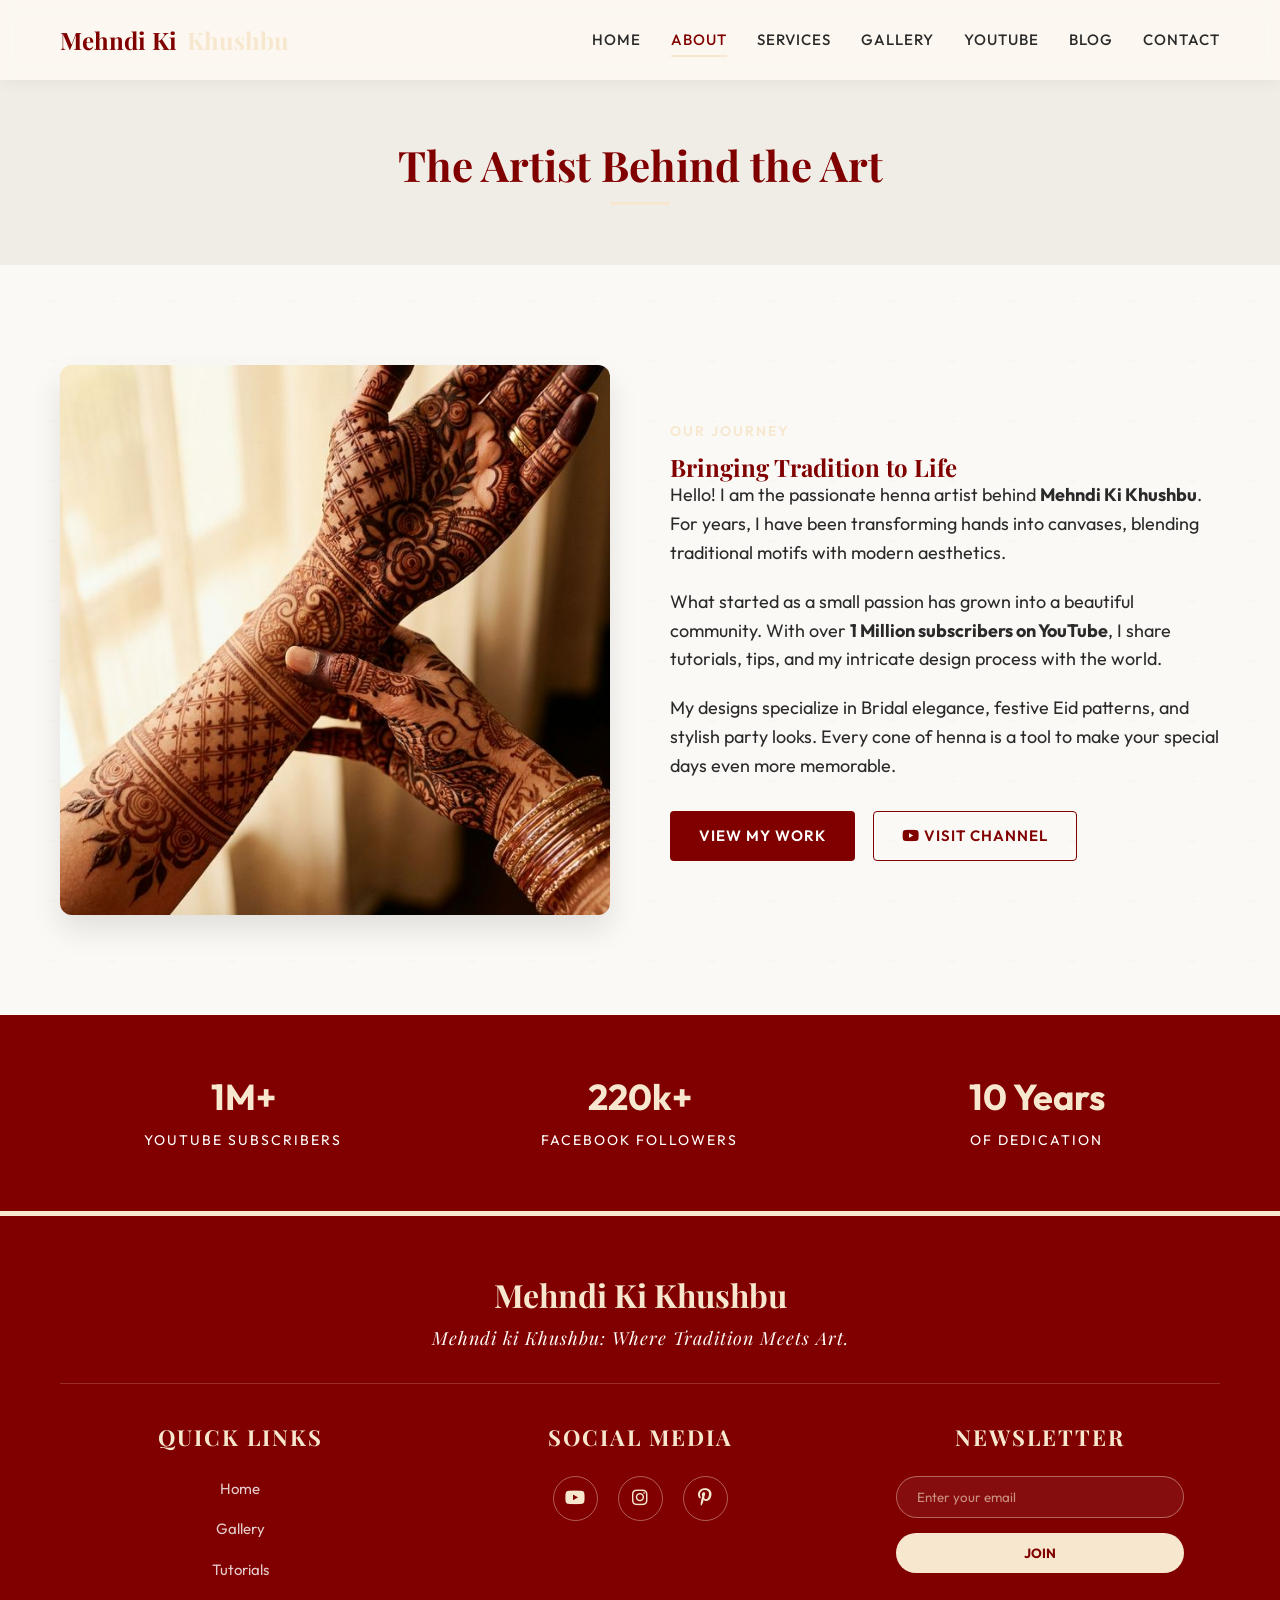
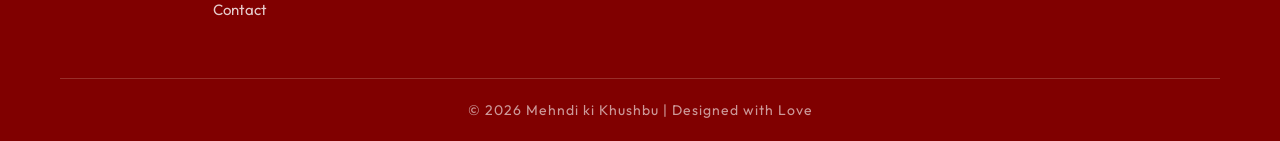
==== about.html @ a10ed9af "Updated UI and Gallery" ====
<!DOCTYPE html>
<html lang="en">

<head>
    <meta charset="UTF-8">
    <meta name="viewport" content="width=device-width, initial-scale=1.0">
    <title>About - Mehndi Ki Khushbu</title>
    <link rel="stylesheet" href="https://cdnjs.cloudflare.com/ajax/libs/font-awesome/6.4.0/css/all.min.css">
    <link rel="stylesheet" href="css/styles.css">
    <style>
        .inner-page-header {
            padding-top: calc(var(--header-height) + 60px);
            padding-bottom: 60px;
            background-color: var(--color-bg-alt);
            text-align: center;
        }

        .about-content {
            display: grid;
            grid-template-columns: 1fr 1fr;
            gap: 60px;
            align-items: center;
        }

        .about-text p {
            margin-bottom: 20px;
            font-size: 18px;
        }

        .about-image img {
            border-radius: 12px;
            box-shadow: 0 15px 30px rgba(0, 0, 0, 0.1);
        }

        @media (max-width: 768px) {
            .about-content {
                grid-template-columns: 1fr;
            }
        }
    </style>
</head>

<body>

    <header>
        <div class="container nav-container">
            <a href="index.html" class="logo">
                Mehndi Ki <span>Khushbu</span>
            </a>

            <button class="mobile-menu-btn">
                <i class="fas fa-bars"></i>
            </button>

            <nav class="nav-links">
                <a href="index.html">Home</a>
                <a href="about.html" class="active">About</a>
                <a href="services.html">Services</a>
                <a href="gallery.html">Gallery</a>
                <a href="videos.html">YouTube</a>
                <a href="blog.html">Blog</a>
                <a href="contact.html">Contact</a>
            </nav>
        </div>
    </header>

    <main>

        <section class="inner-page-header">
            <div class="container">
                <h1 class="section-title">The Artist Behind the Art</h1>
            </div>
        </section>

        <section class="section">
            <div class="container about-content">
                <div class="about-image">
                    <img src="images/bridal_mehndi_1772016141203.png"
                        alt="Mehndi Artist working on beautiful bridal henna">
                </div>
                <div class="about-text">
                    <span class="section-subtitle">Our Journey</span>
                    <h2>Bringing Tradition to Life</h2>
                    <p>Hello! I am the passionate henna artist behind <strong>Mehndi Ki Khushbu</strong>. For years, I
                        have
                        been transforming hands into canvases, blending traditional motifs with modern aesthetics.</p>
                    <p>What started as a small passion has grown into a beautiful community. With over <strong>1 Million
                            subscribers on YouTube</strong>, I share tutorials, tips, and my intricate design process
                        with
                        the world.</p>
                    <p>My designs specialize in Bridal elegance, festive Eid patterns, and stylish party looks. Every
                        cone
                        of henna is a tool to make your special days even more memorable.</p>
                    <div style="margin-top: 30px;">
                        <a href="gallery.html" class="btn btn-primary" style="margin-right: 15px;">View My Work</a>
                        <a href="https://www.youtube.com/@MehndiKiKhushbu" target="_blank" class="btn btn-outline"><i
                                class="fab fa-youtube"></i> Visit Channel</a>
                    </div>
                </div>
            </div>
        </section>

        <!-- Stats Banner -->
        <section class="stats-section">
            <div class="container">
                <div class="stats-grid">
                    <div class="stat-item">
                        <h3>1M+</h3>
                        <p>YouTube Subscribers</p>
                    </div>
                    <div class="stat-item">
                        <h3>220k+</h3>
                        <p>Facebook Followers</p>
                    </div>
                    <div class="stat-item">
                        <h3>10 Years</h3>
                        <p>Of Dedication</p>
                    </div>
                </div>
            </div>
        </section>

    </main>

    <footer>
        <div class="container">
            <div class="footer-top">
                <h2 class="footer-logo">Mehndi Ki Khushbu</h2>
                <div class="footer-tagline">Mehndi ki Khushbu: Where Tradition Meets Art.</div>
            </div>

            <div class="footer-content">
                <div class="footer-links">
                    <h4>Quick Links</h4>
                    <ul>
                        <li><a href="index.html">Home</a></li>
                        <li><a href="gallery.html">Gallery</a></li>
                        <li><a href="videos.html">Tutorials</a></li>
                        <li><a href="contact.html">Contact</a></li>
                    </ul>
                </div>

                <div class="footer-social">
                    <h4>Social Media</h4>
                    <div class="social-icons">
                        <a href="https://www.youtube.com/@MehndiKiKhushbu" target="_blank" aria-label="YouTube"><i
                                class="fab fa-youtube"></i></a>
                        <a href="#" target="_blank" aria-label="Instagram"><i class="fab fa-instagram"></i></a>
                        <a href="#" target="_blank" aria-label="Pinterest"><i class="fab fa-pinterest-p"></i></a>
                    </div>
                </div>

                <div class="footer-newsletter">
                    <h4>Newsletter</h4>
                    <form class="newsletter-form"
                        onsubmit="event.preventDefault(); alert('Thank you for subscribing!');">
                        <input type="email" placeholder="Enter your email" required>
                        <button type="submit">Join</button>
                    </form>
                </div>
            </div>

            <div class="footer-bottom">
                <p>&copy; 2026 Mehndi ki Khushbu | Designed with Love</p>
            </div>
        </div>
    </footer>

    <script src="js/script.js"></script>
</body>

</html>
---- css/styles.css ----
@import url('https://fonts.googleapis.com/css2?family=Outfit:wght@300;400;500;600;700&family=Playfair+Display:ital,wght@0,400;0,600;0,700;1,400&display=swap');

:root {
  /* Colors */
  --color-primary: #800000;
  /* Deep Maroon */
  --color-primary-light: #990000;
  --color-secondary: #F7E7CE;
  /* Champagne Gold */
  --color-secondary-light: #fefcf8;
  /* Soft pastel gold */
  --color-bg: #FAF9F6;
  /* Off-White */
  --color-bg-alt: #f0ede6;
  --color-text: #2a2a2a;
  --color-text-light: #555555;
  --color-white: #ffffff;
  --color-glass: rgba(250, 249, 246, 0.85);
  /* For glassmorphism */

  /* Typography */
  --font-heading: 'Playfair Display', serif;
  --font-body: 'Outfit', sans-serif;

  /* Layout */
  --max-width: 1200px;
  --header-height: 80px;

  /* Transitions */
  --transition-fast: 0.2s ease;
  --transition-normal: 0.3s ease;
  --transition-slow: 0.5s ease;
}

* {
  margin: 0;
  padding: 0;
  box-sizing: border-box;
}

body {
  font-family: var(--font-body);
  color: var(--color-text);
  background-color: var(--color-bg);
  background-image: url("data:image/svg+xml,%3Csvg width='60' height='60' viewBox='0 0 60 60' xmlns='http://www.w3.org/2000/svg'%3E%3Cpath d='M54.627 0l.83.83-1.66 1.66-.83-.83.83-.83-.83-.83-1.66 1.66-.83-.83.83-.83-.83-.83-1.66 1.66-.83-.83.83-.83-.83-.83-1.66 1.66-.83-.83.83-.83-.83-.83-1.66 1.66-.83-.83.83-.83-.83-.83-1.66 1.66-.83-.83.83-.83-.83-.83-1.66 1.66-.83-.83.83-.83-.83-.83-1.66 1.66-.83-.83.83-.83-.83-.83-1.66 1.66-.83-.83.83-.83-.83-.83-1.66 1.66-.83-.83.83-.83-.83-.83-1.66 1.66-.83-.83.83-.83-.83-.83-1.66 1.66-.83-.83.83-.83-.83-.83-1.66 1.66-.83-.83.83-.83-.83-.83-1.66 1.66-.83-.83.83-.83-.83-.83-1.66 1.66-.83-.83.83-.83-.83-.83-1.66 1.66-.83-.83.83-.83-.83-.83-1.66 1.66-.83-.83.83-.83-.83-.83-1.66 1.66-.83-.83.83-.83-.83-.83-1.66 1.66-.83-.83.83-.83-.83-.83-1.66 1.66-.83-.83.83-.83-.83-.83-1.66 1.66-.83-.83.83-.83-.83-.83-1.66 1.66-.83-.83.83-.83-.83-.83-1.66 1.66-.83-.83.83-.83-.83-.83-1.66 1.66-.83-.83.83-.83-.83-.83-1.66 1.66-.83-.83.83-.83-.83-.83-1.66 1.66-.83-.83.83-.83-.83-.83-1.66 1.66-.83-.83.83-.83-.83-.83-1.66 1.66-.83-.83.83-.83-.83-.83-1.66 1.66-.83-.83.83-.83-.83-.83-1.66 1.66-.83-.83.83-.83-.83-.83-1.66 1.66-.83-.83.83-.83-.83-.83-1.66 1.66-.83-.83.83-.83-.83-.83-1.66 1.66-.83-.83.83-.83-.83-.83-1.66 1.66-.83-.83.83-.83-.83-.83-1.66 1.66-.83-.83.83-.83-.83-.83-1.66 1.66-.83-.83.83-.83-.83-.83-1.66 1.66-.83-.83.83-.83-.83-.83-1.66 1.66-.83-.83.83-.83-.83-.83-1.66 1.66-.83-.83.83-.83-.83-.83-1.66 1.66-.83-.83.83-.83-.83-.83-1.66 1.66-.83-.83.83-.83-.83-.83-1.66 1.66-.83-.83.83-.83-.83-.83-1.66 1.66-.83-.83.83-.83-.83-.83-1.66 1.66-.83-.83.83-.83-.83-.83-1.66 1.66-.83-.83.83-.83-.83-.83-1.66 1.66-.83-.83.83-.83-.83-.83-1.66 1.66-.83-.83.83-.83-.83-.83-1.66 1.66-.83-.83.83-.83-.83-.83-1.66 1.66-.83-.83.83-.83-.83-.83-1.66 1.66-.83-.83.83-.83-.83-.83-1.66 1.66-.83-.83.83-.83-.83-.83-1.66 1.66-.83-.83.83-.83-.83-.83-1.66 1.66-.83-.83.83-.83-.83-.83-1.66 1.66-.83-.83.83-.83-.83-.83-1.66 1.66-.83-.83.83-.83-.83-.83-1.66 1.66-.83-.83.83-.83-.83-.83-1.66 1.66-.83-.83.83-.83-.83-.83-1.66 1.66-.83-.83.83-.83-.83-.83-1.66 1.66-.83-.83.83-.83-.83-.83-1.66 1.66-.83-.83.83-.83-.83-.83-1.66 1.66-.83-.83.83-.83-.83-.83-1.66 1.66-.83-.83.83-.83-.83-.83-1.66 1.66-.83-.83.83-.83-.83-.83-1.66 1.66-.83-.83.83-.83-.83-.83-1.66 1.66-.83-.83.83-.83-.83-.83-1.66 1.66-.83-.83.83-.83-.83-.83-1.66 1.66-.83-.83.83-.83-.83-.83-1.66 1.66-' fill='%23800000' fill-opacity='0.03' fill-rule='evenodd'/%3E%3C/svg%3E");
  line-height: 1.6;
  overflow-x: hidden;
}

h1,
h2,
h3,
h4,
h5,
h6 {
  font-family: var(--font-heading);
  color: var(--color-primary);
  line-height: 1.2;
}

a {
  text-decoration: none;
  color: inherit;
  transition: color var(--transition-fast);
}

ul {
  list-style: none;
}

img {
  max-width: 100%;
  display: block;
}

.container {
  max-width: var(--max-width);
  margin: 0 auto;
  padding: 0 20px;
}

/* --- Header & Navigation --- */
header {
  position: fixed;
  top: 0;
  left: 0;
  width: 100%;
  height: var(--header-height);
  background-color: rgba(252, 249, 242, 0.95);
  backdrop-filter: blur(10px);
  box-shadow: 0 2px 15px rgba(0, 0, 0, 0.05);
  z-index: 1000;
  display: flex;
  align-items: center;
  transition: all var(--transition-normal);
}

.nav-container {
  display: flex;
  justify-content: space-between;
  align-items: center;
  width: 100%;
}

.logo {
  font-family: var(--font-heading);
  font-size: 24px;
  font-weight: 700;
  color: var(--color-primary);
  display: flex;
  align-items: center;
  gap: 10px;
}

.logo span {
  color: var(--color-secondary);
}

.nav-links {
  display: flex;
  gap: 30px;
}

.nav-links a {
  font-weight: 500;
  font-size: 15px;
  text-transform: uppercase;
  letter-spacing: 1px;
  position: relative;
}

.nav-links a::after {
  content: '';
  position: absolute;
  bottom: -5px;
  left: 0;
  width: 0;
  height: 2px;
  background-color: var(--color-secondary);
  transition: width var(--transition-normal);
}

.nav-links a:hover::after,
.nav-links a.active::after {
  width: 100%;
}

.nav-links a:hover,
.nav-links a.active {
  color: var(--color-primary);
}

.mobile-menu-btn {
  display: none;
  background: none;
  border: none;
  font-size: 24px;
  color: var(--color-primary);
  cursor: pointer;
}

/* --- Buttons --- */
.btn {
  display: inline-block;
  padding: 12px 28px;
  font-family: var(--font-body);
  font-weight: 600;
  font-size: 15px;
  text-transform: uppercase;
  letter-spacing: 1px;
  border-radius: 4px;
  cursor: pointer;
  transition: all var(--transition-normal);
  border: 1px solid transparent;
}

.btn-primary {
  background-color: var(--color-primary);
  color: var(--color-white);
}

.btn-primary:hover {
  background-color: var(--color-primary-light);
  transform: translateY(-2px);
  box-shadow: 0 4px 15px rgba(128, 0, 0, 0.3);
}

.btn-outline {
  background-color: transparent;
  color: var(--color-primary);
  border-color: var(--color-primary);
}

.btn-outline:hover {
  background-color: var(--color-primary);
  color: var(--color-white);
  transform: translateY(-2px);
}

/* --- Hero Slider --- */
.hero {
  position: relative;
  height: 100vh;
  margin-top: 0;
  /* Header overlaps slightly if transparent, or adjust margin */
  overflow: hidden;
  background-color: #000;
}

.slider {
  width: 100%;
  height: 100%;
  position: relative;
}

.slide {
  position: absolute;
  top: 0;
  left: 0;
  width: 100%;
  height: 100%;
  opacity: 0;
  transition: opacity 1s ease-in-out;
  background-size: cover;
  background-position: center;
}

.slide.active {
  opacity: 1;
}

/* Overlay to darken images for text readability */
.slide::after {
  content: '';
  position: absolute;
  top: 0;
  left: 0;
  width: 100%;
  height: 100%;
  background: linear-gradient(rgba(0, 0, 0, 0.3), rgba(0, 0, 0, 0.6));
}

.hero-content {
  position: absolute;
  top: 50%;
  left: 50%;
  transform: translate(-50%, -50%);
  text-align: center;
  z-index: 10;
  width: 90%;
  max-width: 800px;
}

.hero-subtitle {
  color: var(--color-secondary);
  font-size: clamp(14px, 2vw, 18px);
  text-transform: uppercase;
  letter-spacing: 3px;
  margin-bottom: 20px;
  font-weight: 500;
  opacity: 0;
  transform: translateY(20px);
  animation: fadeUp 0.8s forwards 0.3s;
}

.hero-title {
  color: var(--color-white);
  font-size: clamp(32px, 5vw, 64px);
  margin-bottom: 20px;
  font-weight: 700;
  line-height: 1.1;
  opacity: 0;
  transform: translateY(20px);
  animation: fadeUp 0.8s forwards 0.5s;
}

.hero-text {
  color: var(--color-bg-alt);
  font-size: clamp(16px, 2vw, 20px);
  margin-bottom: 30px;
  opacity: 0;
  transform: translateY(20px);
  animation: fadeUp 0.8s forwards 0.7s;
}

.hero-buttons {
  opacity: 0;
  transform: translateY(20px);
  animation: fadeUp 0.8s forwards 0.9s;
  display: flex;
  gap: 15px;
  justify-content: center;
}

.slider-controls {
  position: absolute;
  bottom: 40px;
  left: 50%;
  transform: translateX(-50%);
  z-index: 10;
  display: flex;
  gap: 10px;
}

.dot {
  width: 12px;
  height: 12px;
  border-radius: 50%;
  background-color: rgba(255, 255, 255, 0.4);
  cursor: pointer;
  transition: all var(--transition-fast);
}

.dot.active {
  background-color: var(--color-secondary);
  transform: scale(1.3);
}

@keyframes fadeUp {
  to {
    opacity: 1;
    transform: translateY(0);
  }
}

/* --- Stats Section --- */
.stats-section {
  padding: 60px 0;
  background-color: var(--color-primary);
  color: var(--color-white);
}

.stats-grid {
  display: grid;
  grid-template-columns: repeat(3, 1fr);
  gap: 30px;
  text-align: center;
}

.stat-item h3 {
  font-family: var(--font-body);
  font-size: 36px;
  color: var(--color-secondary);
  font-weight: 700;
  margin-bottom: 10px;
}

.stat-item p {
  text-transform: uppercase;
  letter-spacing: 2px;
  font-size: 14px;
}

/* --- Section Stylings --- */
.section {
  padding: 100px 0;
}

.section-header {
  text-align: center;
  margin-bottom: 60px;
}

.section-subtitle {
  color: var(--color-secondary);
  text-transform: uppercase;
  letter-spacing: 2px;
  font-size: 14px;
  font-weight: 600;
  margin-bottom: 10px;
  display: block;
}

.section-title {
  font-size: 42px;
  position: relative;
  display: inline-block;
  padding-bottom: 15px;
}

.section-title::after {
  content: '';
  position: absolute;
  bottom: 0;
  left: 50%;
  transform: translateX(-50%);
  width: 60px;
  height: 3px;
  background-color: var(--color-secondary);
}

/* --- Filter Buttons --- */
.filter-container {
  display: flex;
  justify-content: center;
  gap: 15px;
  margin-bottom: 40px;
  flex-wrap: wrap;
}

.filter-btn {
  background-color: transparent;
  border: 2px solid var(--color-primary);
  color: var(--color-primary);
  padding: 8px 24px;
  border-radius: 30px;
  font-family: var(--font-body);
  font-weight: 500;
  cursor: pointer;
  transition: all var(--transition-fast);
}

.filter-btn.active,
.filter-btn:hover {
  background-color: var(--color-primary);
  color: var(--color-white);
}

/* --- Featured Gallery --- */
.gallery-grid {
  display: grid;
  grid-template-columns: repeat(3, 1fr);
  gap: 20px;
}

.gallery-item {
  position: relative;
  border-radius: 8px;
  overflow: hidden;
  box-shadow: 0 5px 15px rgba(0, 0, 0, 0.05);
  cursor: pointer;
  aspect-ratio: 4/5;
}

.gallery-item img {
  width: 100%;
  height: 100%;
  object-fit: cover;
  transition: transform var(--transition-slow);
}

.gallery-overlay {
  position: absolute;
  top: 0;
  left: 0;
  width: 100%;
  height: 100%;
  background: linear-gradient(to top, rgba(128, 0, 0, 0.9), transparent 70%);
  display: flex;
  flex-direction: column;
  justify-content: flex-end;
  padding: 20px;
  opacity: 0;
  transition: opacity var(--transition-normal);
}

.gallery-item:hover img {
  transform: scale(1.05);
}

.gallery-item:hover .gallery-overlay {
  opacity: 1;
}

.gallery-overlay h4 {
  color: var(--color-white);
  font-size: 20px;
  transform: translateY(10px);
  transition: transform var(--transition-normal);
}

.gallery-item:hover .gallery-overlay h4 {
  transform: translateY(0);
}

/* --- Modern Luxury Footer --- */
footer {
  background-color: var(--color-primary);
  color: var(--color-white);
  padding: 60px 0 20px;
  border-top: 5px solid var(--color-secondary);
}

.footer-top {
  text-align: center;
  margin-bottom: 40px;
  border-bottom: 1px solid rgba(247, 231, 206, 0.2);
  padding-bottom: 30px;
}

.footer-logo {
  font-family: var(--font-heading);
  font-size: 32px;
  color: var(--color-secondary);
  margin-bottom: 10px;
}

.footer-tagline {
  color: var(--color-secondary-light);
  font-family: var(--font-heading);
  font-size: 18px;
  font-style: italic;
  letter-spacing: 1px;
}

.footer-content {
  display: grid;
  grid-template-columns: repeat(3, 1fr);
  gap: 40px;
  margin-bottom: 40px;
  text-align: center;
}

.footer-links h4,
.footer-social h4,
.footer-newsletter h4 {
  color: var(--color-secondary);
  font-family: var(--font-heading);
  font-size: 22px;
  margin-bottom: 25px;
  text-transform: uppercase;
  letter-spacing: 2px;
}

.footer-links ul li {
  margin-bottom: 15px;
}

.footer-links ul li a {
  color: var(--color-white);
  opacity: 0.8;
  font-size: 15px;
  transition: all var(--transition-fast);
}

.footer-links ul li a:hover {
  color: var(--color-secondary);
  opacity: 1;
  padding-left: 5px;
}

.footer-social .social-icons {
  display: flex;
  justify-content: center;
  gap: 20px;
}

.footer-social .social-icons a {
  width: 45px;
  height: 45px;
  border-radius: 50%;
  border: 1px solid rgba(247, 231, 206, 0.4);
  background-color: transparent;
  color: var(--color-secondary);
  display: flex;
  align-items: center;
  justify-content: center;
  font-size: 18px;
  transition: all var(--transition-normal);
}

.footer-social .social-icons a:hover {
  background-color: var(--color-secondary);
  color: var(--color-primary);
  transform: translateY(-5px);
}

.newsletter-form {
  display: flex;
  flex-direction: column;
  gap: 15px;
  align-items: center;
}

.newsletter-form input {
  width: 80%;
  max-width: 300px;
  padding: 12px 20px;
  border-radius: 30px;
  border: 1px solid rgba(247, 231, 206, 0.4);
  background: rgba(255, 255, 255, 0.05);
  color: var(--color-white);
  font-family: var(--font-body);
}

.newsletter-form input::placeholder {
  color: rgba(247, 231, 206, 0.6);
}

.newsletter-form input:focus {
  outline: none;
  border-color: var(--color-secondary);
  background: rgba(255, 255, 255, 0.1);
}

.newsletter-form button {
  width: 80%;
  max-width: 300px;
  padding: 12px;
  border-radius: 30px;
  border: none;
  background-color: var(--color-secondary);
  color: var(--color-primary);
  font-family: var(--font-body);
  font-weight: 700;
  text-transform: uppercase;
  cursor: pointer;
  transition: all var(--transition-fast);
}

.newsletter-form button:hover {
  background-color: var(--color-white);
  transform: translateY(-2px);
  box-shadow: 0 5px 15px rgba(247, 231, 206, 0.3);
}

.footer-bottom {
  text-align: center;
  padding-top: 20px;
  border-top: 1px solid rgba(247, 231, 206, 0.2);
  color: rgba(255, 255, 255, 0.6);
  font-size: 14px;
  letter-spacing: 1px;
}

/* --- Responsive --- */
@media (max-width: 768px) {
  .nav-links {
    position: fixed;
    top: var(--header-height);
    left: -100%;
    width: 100%;
    height: calc(100vh - var(--header-height));
    background-color: var(--color-bg);
    flex-direction: column;
    align-items: center;
    justify-content: center;
    transition: left var(--transition-normal);
  }

  .nav-links.active {
    left: 0;
  }

  .mobile-menu-btn {
    display: block;
  }

  .stats-grid {
    grid-template-columns: 1fr;
    gap: 20px;
  }

  .gallery-grid {
    grid-template-columns: repeat(2, 1fr);
  }
}

@media (max-width: 576px) {
  .gallery-grid {
    grid-template-columns: 1fr;
  }
}

/* --- Animations & Utilities --- */
.animate-on-scroll {
  opacity: 0;
  transform: translateY(30px);
  transition: all 0.8s cubic-bezier(0.16, 1, 0.3, 1);
}

.animate-on-scroll.is-visible {
  opacity: 1;
  transform: translateY(0);
}

.hover-glow {
  transition: all var(--transition-normal);
}

.hover-glow:hover {
  box-shadow: 0 0 15px rgba(212, 175, 55, 0.6);
  /* Gold glow */
}

.glass-panel {
  background: var(--color-glass);
  backdrop-filter: blur(12px);
  -webkit-backdrop-filter: blur(12px);
  border: 1px solid rgba(255, 255, 255, 0.3);
  border-radius: 12px;
}

/* --- Lightbox --- */
.lightbox {
  display: none;
  position: fixed;
  z-index: 2000;
  left: 0;
  top: 0;
  width: 100%;
  height: 100%;
  overflow: hidden;
  background-color: rgba(0, 0, 0, 0.9);
  opacity: 0;
  transition: opacity var(--transition-normal);
}

.lightbox.show {
  display: flex;
  flex-direction: column;
  justify-content: center;
  align-items: center;
  opacity: 1;
}

.lightbox-content {
  max-width: 90%;
  max-height: 80vh;
  border-radius: 8px;
  box-shadow: 0 0 20px rgba(0, 0, 0, 0.5);
  transform: scale(0.9);
  transition: transform var(--transition-normal);
}

.lightbox.show .lightbox-content {
  transform: scale(1);
}

.lightbox-close {
  position: absolute;
  top: 20px;
  right: 30px;
  color: #f1f1f1;
  font-size: 40px;
  font-weight: bold;
  cursor: pointer;
  transition: color 0.3s ease;
}

.lightbox-close:hover,
.lightbox-close:focus {
  color: var(--color-secondary);
  text-decoration: none;
  cursor: pointer;
}

#lightbox-caption {
  margin-top: 20px;
  color: #ccc;
  font-size: 20px;
  font-family: var(--font-heading);
  text-align: center;
}

/* --- Video Tutorials Layout --- */
.video-tutorials-layout {
  display: grid;
  grid-template-columns: 2fr 1fr;
  gap: 30px;
  margin-top: 40px;
}

.video-main .video-wrapper {
  position: relative;
  padding-bottom: 56.25%;
  /* 16:9 */
  height: 0;
  overflow: hidden;
  border-radius: 12px;
  box-shadow: 0 10px 30px rgba(0, 0, 0, 0.5);
}

.video-main .video-wrapper iframe {
  position: absolute;
  top: 0;
  left: 0;
  width: 100%;
  height: 100%;
}

.video-playlist {
  display: flex;
  flex-direction: column;
  gap: 15px;
  max-height: calc(100% - 40px);
  overflow-y: auto;
}

.video-playlist::-webkit-scrollbar {
  width: 6px;
}

.video-playlist::-webkit-scrollbar-track {
  background: #1a1a1a;
}

.video-playlist::-webkit-scrollbar-thumb {
  background: #333;
  border-radius: 3px;
}

.playlist-item {
  display: flex;
  gap: 15px;
  padding: 10px;
  background: rgba(255, 255, 255, 0.05);
  border-radius: 8px;
  cursor: pointer;
  transition: all var(--transition-fast);
  align-items: center;
}

.playlist-item:hover,
.playlist-item.active {
  background: rgba(255, 255, 255, 0.1);
  transform: translateX(5px);
}

.playlist-thumb {
  position: relative;
  width: 120px;
  flex-shrink: 0;
  border-radius: 6px;
  overflow: hidden;
  aspect-ratio: 16/9;
}

.playlist-thumb img {
  width: 100%;
  height: 100%;
  object-fit: cover;
}

.play-icon {
  position: absolute;
  top: 50%;
  left: 50%;
  transform: translate(-50%, -50%);
  color: var(--color-white);
  font-size: 20px;
  opacity: 0.8;
  transition: all var(--transition-fast);
}

.playlist-item:hover .play-icon {
  color: var(--color-secondary);
  opacity: 1;
  transform: translate(-50%, -50%) scale(1.1);
}

.playlist-info h4 {
  color: var(--color-white);
  font-size: 14px;
  font-family: var(--font-body);
  font-weight: 500;
  line-height: 1.4;
  margin: 0;
}

@media (max-width: 992px) {
  .video-tutorials-layout {
    grid-template-columns: 1fr;
  }

  .video-playlist {
    max-height: none;
  }
}

/* --- Booking Inquiry Form --- */
.booking-form-container {
  max-width: 800px;
  margin: 0 auto;
  background-color: var(--color-white);
  padding: 40px;
  border-radius: 12px;
  box-shadow: 0 10px 30px rgba(0, 0, 0, 0.05);
}

.minimal-form .form-grid {
  display: grid;
  grid-template-columns: 1fr 1fr;
  gap: 20px;
  margin-bottom: 30px;
}

.form-group label {
  display: block;
  font-family: var(--font-body);
  font-weight: 500;
  color: var(--color-text);
  margin-bottom: 8px;
  font-size: 14px;
}

.form-group input,
.form-group select {
  width: 100%;
  padding: 12px 15px;
  border: 1px solid #ddd;
  border-radius: 6px;
  font-family: var(--font-body);
  font-size: 15px;
  color: var(--color-text);
  transition: all var(--transition-fast);
  background-color: #fafafa;
}

.form-group input:focus,
.form-group select:focus {
  outline: none;
  border-color: var(--color-primary);
  background-color: var(--color-white);
  box-shadow: 0 0 0 3px rgba(102, 15, 43, 0.1);
}

.select-wrapper {
  position: relative;
}

.select-wrapper select {
  appearance: none;
  -webkit-appearance: none;
  cursor: pointer;
}

.select-icon {
  position: absolute;
  right: 15px;
  top: 50%;
  transform: translateY(-50%);
  color: #888;
  pointer-events: none;
}

.submit-btn {
  width: 100%;
  font-size: 16px;
  padding: 15px;
}

@media (max-width: 768px) {
  .minimal-form .form-grid {
    grid-template-columns: 1fr;
  }

  .booking-form-container {
    padding: 25px;
  }
}
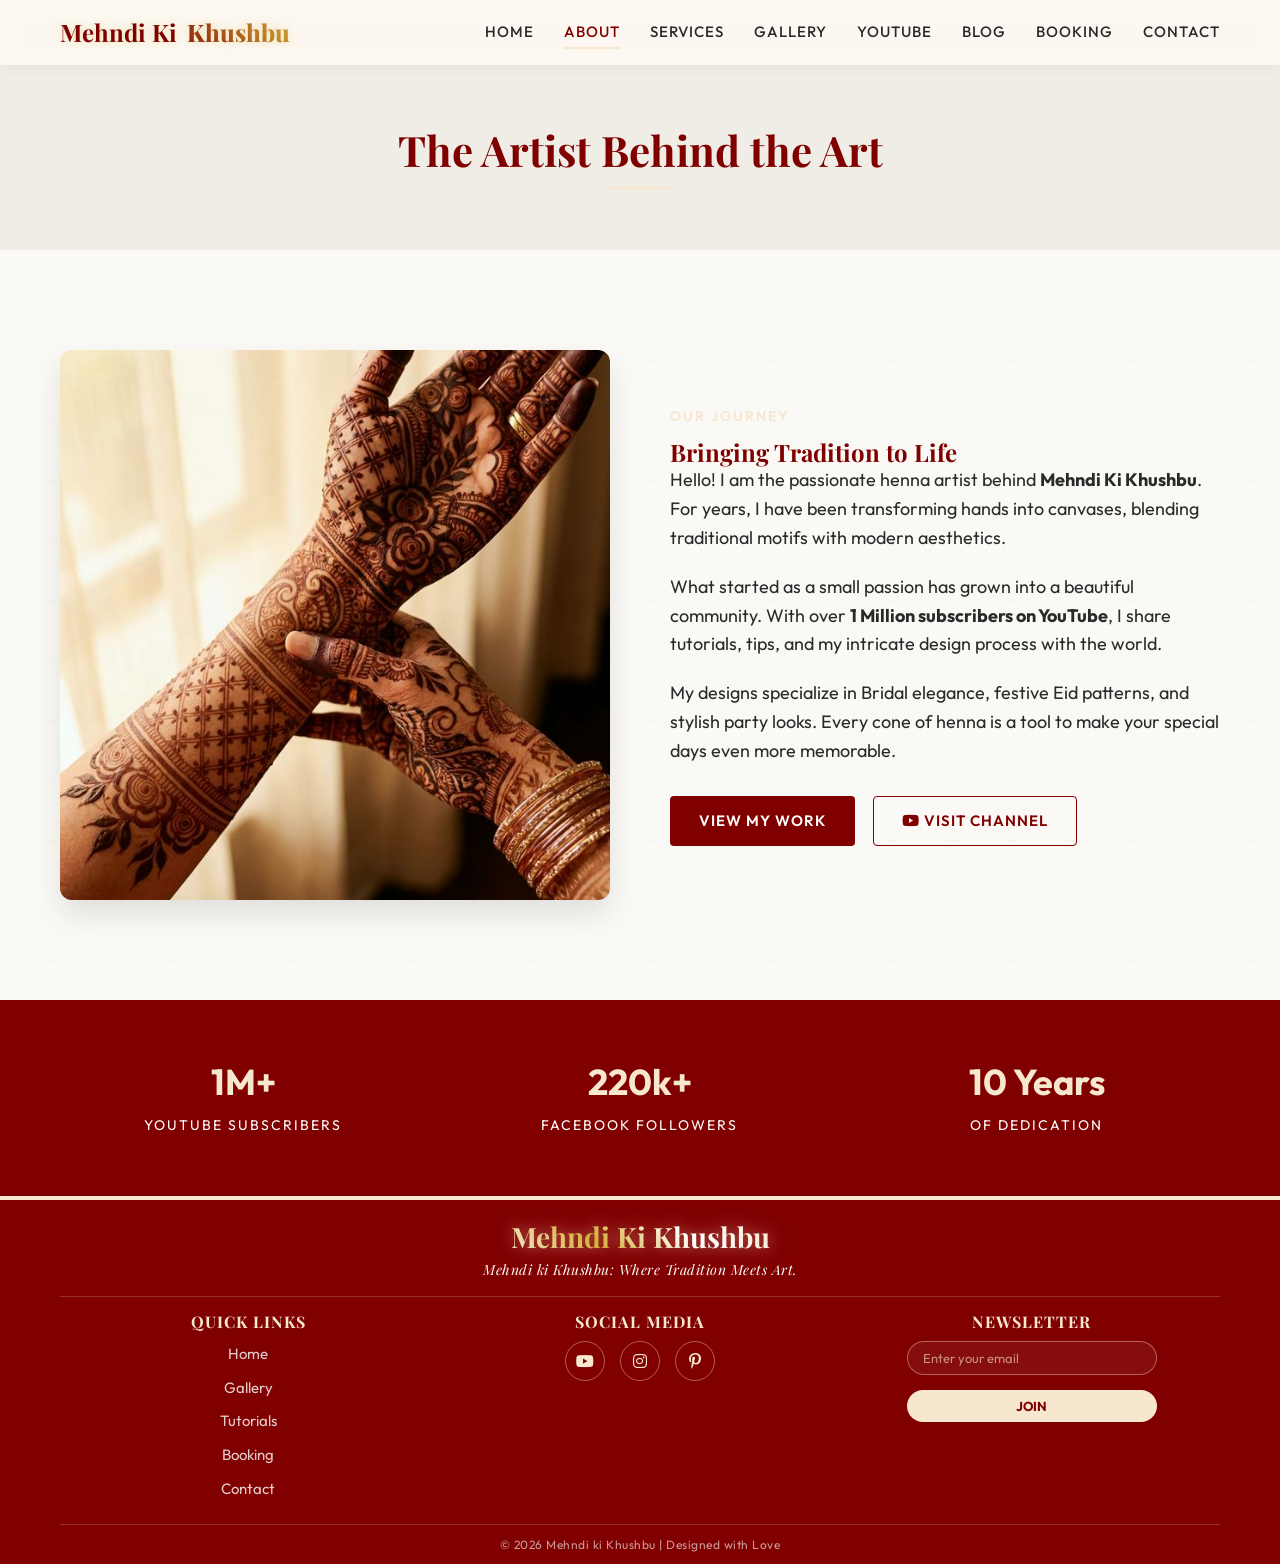
==== commit 767a09c3: "Add Booking page to menu and create booking.html" ====
--- a/about.html
+++ b/about.html
@@ -59,6 +59,7 @@
                 <a href="gallery.html">Gallery</a>
                 <a href="videos.html">YouTube</a>
                 <a href="blog.html">Blog</a>
+                <a href="booking.html">Booking</a>
                 <a href="contact.html">Contact</a>
             </nav>
         </div>
@@ -136,6 +137,7 @@
                         <li><a href="index.html">Home</a></li>
                         <li><a href="gallery.html">Gallery</a></li>
                         <li><a href="videos.html">Tutorials</a></li>
+                        <li><a href="booking.html">Booking</a></li>
                         <li><a href="contact.html">Contact</a></li>
                     </ul>
                 </div>
--- a/css/styles.css
+++ b/css/styles.css
@@ -24,7 +24,7 @@
 
   /* Layout */
   --max-width: 1200px;
-  --header-height: 80px;
+  --header-height: 65px;
 
   /* Transitions */
   --transition-fast: 0.2s ease;
@@ -110,10 +110,21 @@
   display: flex;
   align-items: center;
   gap: 10px;
+  text-shadow: 0 0 10px rgba(212, 175, 55, 0.4);
+  transition: text-shadow var(--transition-normal);
+}
+
+.logo:hover {
+  text-shadow: 0 0 15px rgba(212, 175, 55, 0.8);
 }
 
 .logo span {
-  color: var(--color-secondary);
+  background: linear-gradient(45deg, #800000, #D4AF37);
+  -webkit-background-clip: text;
+  background-clip: text;
+  -webkit-text-fill-color: transparent;
+  display: inline-block;
+  font-weight: 800;
 }
 
 .nav-links {
@@ -477,37 +488,48 @@
 footer {
   background-color: var(--color-primary);
   color: var(--color-white);
-  padding: 60px 0 20px;
-  border-top: 5px solid var(--color-secondary);
+  padding: 20px 0 10px;
+  border-top: 4px solid var(--color-secondary);
 }
 
 .footer-top {
   text-align: center;
-  margin-bottom: 40px;
+  margin-bottom: 15px;
   border-bottom: 1px solid rgba(247, 231, 206, 0.2);
-  padding-bottom: 30px;
+  padding-bottom: 15px;
 }
 
 .footer-logo {
   font-family: var(--font-heading);
-  font-size: 32px;
-  color: var(--color-secondary);
-  margin-bottom: 10px;
+  font-size: 28px;
+  font-weight: 700;
+  margin-bottom: 5px;
+  background: linear-gradient(45deg, #F7E7CE, #D4AF37, #FFFFFF, #F7E7CE);
+  -webkit-background-clip: text;
+  background-clip: text;
+  -webkit-text-fill-color: transparent;
+  display: inline-block;
+  filter: drop-shadow(0 0 8px rgba(247, 231, 206, 0.5));
+  transition: filter var(--transition-normal);
+}
+
+.footer-logo:hover {
+  filter: drop-shadow(0 0 15px rgba(247, 231, 206, 0.9));
 }
 
 .footer-tagline {
   color: var(--color-secondary-light);
   font-family: var(--font-heading);
-  font-size: 18px;
+  font-size: 14px;
   font-style: italic;
-  letter-spacing: 1px;
+  letter-spacing: 0.5px;
 }
 
 .footer-content {
   display: grid;
   grid-template-columns: repeat(3, 1fr);
-  gap: 40px;
-  margin-bottom: 40px;
+  gap: 15px;
+  margin-bottom: 15px;
   text-align: center;
 }
 
@@ -516,14 +538,14 @@
 .footer-newsletter h4 {
   color: var(--color-secondary);
   font-family: var(--font-heading);
-  font-size: 22px;
-  margin-bottom: 25px;
+  font-size: 16px;
+  margin-bottom: 10px;
   text-transform: uppercase;
-  letter-spacing: 2px;
+  letter-spacing: 1px;
 }
 
 .footer-links ul li {
-  margin-bottom: 15px;
+  margin-bottom: 8px;
 }
 
 .footer-links ul li a {
@@ -542,12 +564,12 @@
 .footer-social .social-icons {
   display: flex;
   justify-content: center;
-  gap: 20px;
+  gap: 15px;
 }
 
 .footer-social .social-icons a {
-  width: 45px;
-  height: 45px;
+  width: 40px;
+  height: 40px;
   border-radius: 50%;
   border: 1px solid rgba(247, 231, 206, 0.4);
   background-color: transparent;
@@ -555,7 +577,7 @@
   display: flex;
   align-items: center;
   justify-content: center;
-  font-size: 18px;
+  font-size: 16px;
   transition: all var(--transition-normal);
 }
 
@@ -573,14 +595,15 @@
 }
 
 .newsletter-form input {
-  width: 80%;
-  max-width: 300px;
-  padding: 12px 20px;
-  border-radius: 30px;
+  width: 90%;
+  max-width: 250px;
+  padding: 8px 15px;
+  border-radius: 20px;
   border: 1px solid rgba(247, 231, 206, 0.4);
   background: rgba(255, 255, 255, 0.05);
   color: var(--color-white);
   font-family: var(--font-body);
+  font-size: 13px;
 }
 
 .newsletter-form input::placeholder {
@@ -594,15 +617,16 @@
 }
 
 .newsletter-form button {
-  width: 80%;
-  max-width: 300px;
-  padding: 12px;
-  border-radius: 30px;
+  width: 90%;
+  max-width: 250px;
+  padding: 8px;
+  border-radius: 20px;
   border: none;
   background-color: var(--color-secondary);
   color: var(--color-primary);
   font-family: var(--font-body);
   font-weight: 700;
+  font-size: 13px;
   text-transform: uppercase;
   cursor: pointer;
   transition: all var(--transition-fast);
@@ -616,11 +640,11 @@
 
 .footer-bottom {
   text-align: center;
-  padding-top: 20px;
+  padding-top: 10px;
   border-top: 1px solid rgba(247, 231, 206, 0.2);
   color: rgba(255, 255, 255, 0.6);
-  font-size: 14px;
-  letter-spacing: 1px;
+  font-size: 12px;
+  letter-spacing: 0.5px;
 }
 
 /* --- Responsive --- */
